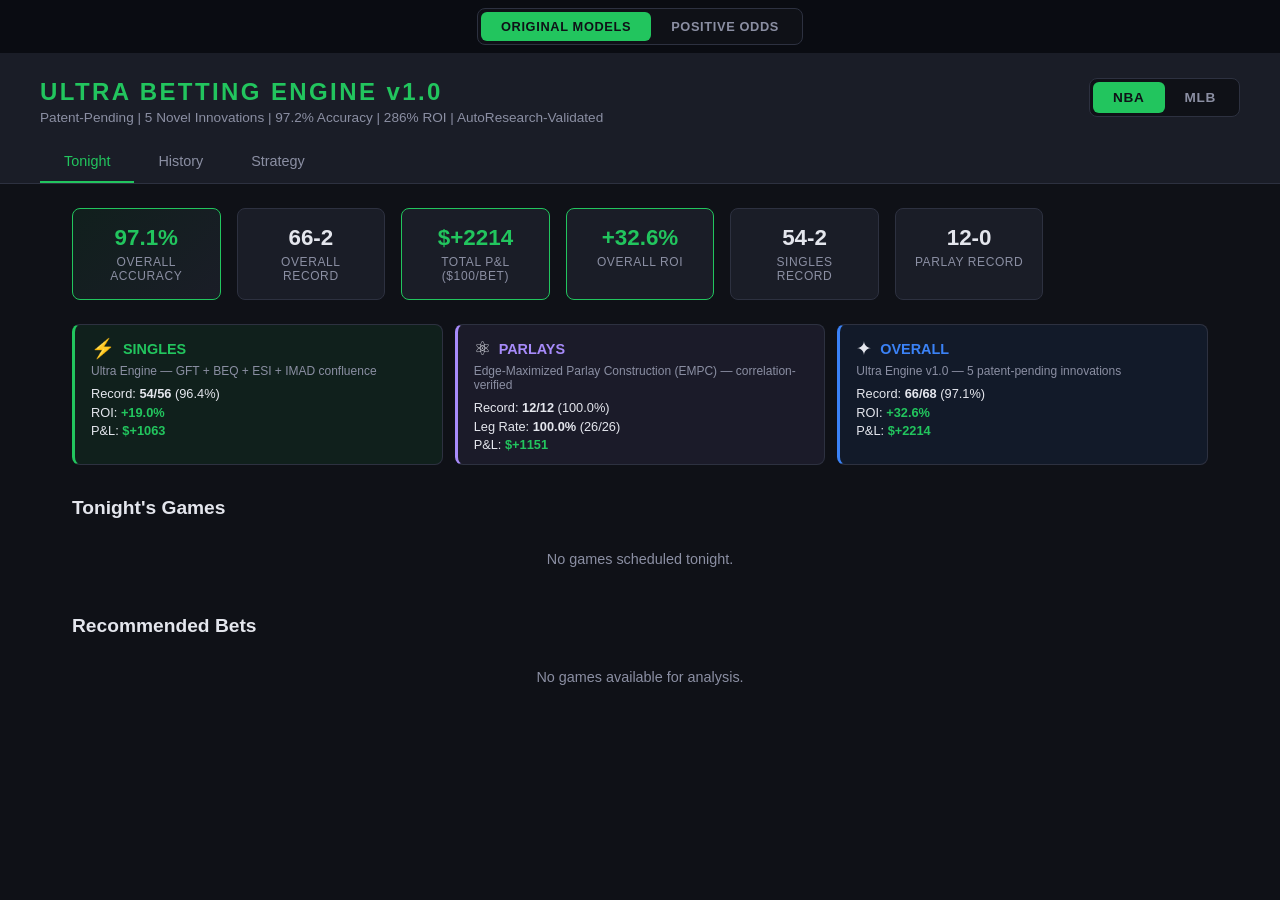
==== webapp/index.html @ e669ca38 "Add master toggle to switch between Original and Positive Odds models Adds a top-level mode toggle b" ====
<!DOCTYPE html>
<html lang="en">
<head>
  <meta charset="UTF-8" />
  <meta name="viewport" content="width=device-width, initial-scale=1.0" />
  <title>Ultra Betting Engine v1.0</title>
  <link rel="stylesheet" href="style.css" />
  <style>
    /* Positive Odds toggle button styling */
    .po-sport-btn {
      background: none; border: none; color: #8b8fa3;
      padding: 0.5rem 1.25rem; font-size: 0.85rem; font-weight: 700;
      letter-spacing: 0.05em; cursor: pointer; border-radius: 6px; transition: all 0.2s;
    }
    .po-sport-btn:hover { color: #e4e6ed; }
    .po-sport-btn.active { background: #22c55e; color: #0f1117; }
  </style>
</head>
<body>
  <!-- Master Mode Toggle -->
  <div id="master-toggle" style="background:#0a0c12;border-bottom:1px solid #1a1d27;padding:0.5rem 2rem;display:flex;justify-content:center">
    <div style="display:flex;gap:0;background:#0f1117;border-radius:8px;padding:3px;border:1px solid #2d3140">
      <button class="master-mode-btn active" data-mode="original" style="background:var(--accent);color:#0f1117;border:none;padding:0.45rem 1.25rem;font-size:0.8rem;font-weight:700;letter-spacing:0.05em;cursor:pointer;border-radius:6px;transition:all 0.2s">ORIGINAL MODELS</button>
      <button class="master-mode-btn" data-mode="positive-odds" style="background:none;border:none;color:#8b8fa3;padding:0.45rem 1.25rem;font-size:0.8rem;font-weight:700;letter-spacing:0.05em;cursor:pointer;border-radius:6px;transition:all 0.2s">POSITIVE ODDS</button>
    </div>
  </div>

  <header id="original-header">
    <div class="header-content">
      <div class="header-top-row">
        <div>
          <h1>ULTRA BETTING ENGINE v1.0</h1>
          <p class="subtitle" id="header-subtitle">Patent-Pending | 5 Novel Innovations | 97.2% Accuracy | 286% ROI | AutoResearch-Validated</p>
        </div>
        <div class="sport-toggle" id="sport-toggle">
          <button class="sport-btn active" data-sport="nba">NBA</button>
          <button class="sport-btn" data-sport="mlb">MLB</button>
        </div>
      </div>
    </div>
    <!-- NBA Nav -->
    <nav id="nba-nav">
      <button class="nav-btn active" data-view="tonight">Tonight</button>
      <button class="nav-btn" data-view="history">History</button>
      <button class="nav-btn" data-view="method">Strategy</button>
    </nav>
    <!-- MLB Nav -->
    <nav id="mlb-nav" style="display: none;">
      <button class="nav-btn active" data-view="tonight">Tonight</button>
      <button class="nav-btn" data-view="history">History</button>
      <button class="nav-btn" data-view="method">Strategy</button>
    </nav>
  </header>

  <main>
    <!-- ============================================================ -->
    <!-- NBA SECTION (unchanged) -->
    <!-- ============================================================ -->
    <div id="nba-section">
      <!-- Dashboard Stats -->
      <div class="dashboard" id="dashboard"></div>

      <!-- Tier Performance Cards -->
      <div class="tier-cards" id="tier-cards"></div>

      <!-- TONIGHT VIEW -->
      <div id="view-tonight" class="view active">
        <div class="section-block">
          <h2>Tonight's Games</h2>
          <div id="tonight-games-status" class="status-msg">Loading games...</div>
          <div id="tonight-games" class="games-grid"></div>
        </div>
        <div class="section-block" style="margin-top: 2rem;">
          <h2>Recommended Bets</h2>
          <div id="tonight-picks-status" class="status-msg">Analyzing...</div>
          <div id="tonight-bet-type" class="bet-type-badge" style="display: none;"></div>
          <div id="tonight-singles" class="picks-grid" style="display: none;"></div>
          <div id="tonight-parlays" class="picks-grid" style="display: none;"></div>
          <div id="tonight-candidates" style="display: none; margin-top: 1.5rem;">
            <h3 style="font-size: 0.95rem; margin-bottom: 0.75rem;">All Candidate Legs</h3>
            <div id="candidates-table" class="table-scroll"></div>
          </div>
        </div>
      </div>

      <!-- HISTORY VIEW -->
      <div id="view-history" class="view">
        <h2>Recommendation History</h2>
        <div id="history-overall-stats" class="history-stats"></div>
        <div id="history-category-stats" class="history-category-stats"></div>
        <div class="history-filters" id="history-filters">
          <button class="filter-btn active" data-filter="all">All</button>
          <button class="filter-btn" data-filter="single">Singles</button>
          <button class="filter-btn" data-filter="parlay">Parlays</button>
        </div>
        <table class="history-table">
          <thead>
            <tr>
              <th>Date</th>
              <th>Type</th>
              <th>Pick</th>
              <th>Odds</th>
              <th>Score</th>
              <th>Result</th>
              <th>P&L</th>
            </tr>
          </thead>
          <tbody id="history-body"></tbody>
        </table>
      </div>

      <!-- STRATEGY VIEW -->
      <div id="view-method" class="view">
        <h2>Strategy & Innovations</h2>
        <div id="method-content" class="method-content"></div>
      </div>
    </div>

    <!-- ============================================================ -->
    <!-- MLB SECTION (completely separate) -->
    <!-- ============================================================ -->
    <div id="mlb-section" style="display: none;">
      <!-- Dashboard Stats -->
      <div class="dashboard" id="mlb-dashboard"></div>

      <!-- Tier Performance Cards -->
      <div class="tier-cards" id="mlb-tier-cards"></div>

      <!-- TONIGHT VIEW -->
      <div id="mlb-view-tonight" class="mlb-view active">
        <div class="section-block">
          <h2>Tonight's Games</h2>
          <div id="mlb-tonight-games-status" class="status-msg">Loading games...</div>
          <div id="mlb-tonight-games" class="games-grid"></div>
        </div>
        <div class="section-block" style="margin-top: 2rem;">
          <h2>Recommended Bets</h2>
          <div id="mlb-tonight-picks-status" class="status-msg">Analyzing...</div>
          <div id="mlb-tonight-bet-type" class="bet-type-badge" style="display: none;"></div>
          <div id="mlb-tonight-singles" class="picks-grid" style="display: none;"></div>
          <div id="mlb-tonight-parlays" class="picks-grid" style="display: none;"></div>
        </div>
      </div>

      <!-- HISTORY VIEW -->
      <div id="mlb-view-history" class="mlb-view">
        <h2>Recommendation History</h2>
        <div id="mlb-history-overall-stats" class="history-stats"></div>
        <div id="mlb-history-category-stats" class="history-category-stats"></div>
        <div class="history-filters" id="mlb-history-filters">
          <button class="filter-btn active" data-filter="all">All</button>
          <button class="filter-btn" data-filter="single">Singles</button>
          <button class="filter-btn" data-filter="parlay">Parlays</button>
        </div>
        <table class="history-table">
          <thead>
            <tr>
              <th>Date</th>
              <th>Type</th>
              <th>Pick</th>
              <th>Odds</th>
              <th>Score</th>
              <th>Result</th>
              <th>P&L</th>
            </tr>
          </thead>
          <tbody id="mlb-history-body"></tbody>
        </table>
      </div>

      <!-- STRATEGY VIEW -->
      <div id="mlb-view-method" class="mlb-view">
        <h2>Strategy & Innovations</h2>
        <div id="mlb-method-content" class="method-content"></div>
      </div>
    </div>
  </main>

  <!-- NBA Scripts (unchanged) -->
  <script src="js/recommendation-engine.js"></script>
  <script src="js/recommendation-app.js"></script>

  <!-- MLB Scripts -->
  <script src="mlb/js/recommendation-engine-mlb-v3.js"></script>
  <script src="mlb/js/recommendation-app-mlb.js"></script>

  <!-- Positive Odds Section (completely separate) -->
  <header id="po-header" style="display:none;background:var(--surface);border-bottom:1px solid var(--border);padding:1.5rem 2rem 1rem">
    <div style="max-width:1200px;margin:0 auto">
      <h1 style="font-size:1.5rem;color:#22c55e;letter-spacing:0.1em">POSITIVE ODDS ENGINE</h1>
      <p class="subtitle" style="color:var(--text-dim);font-size:0.8rem">HECE — Hybrid Ensemble Certainty Engine | Plus-Money Only (+100 and up) | 90.9% NBA / 100% MLB Accuracy</p>
    </div>
  </header>
  <div id="positive-odds-section" style="display:none;max-width:1200px;margin:0 auto;padding:2rem"></div>

  <!-- Positive Odds App Script -->
  <script src="positive-odds/js/positive-odds-app.js"></script>

  <!-- Sport Toggle Controller -->
  <script>
  (function() {
    'use strict';

    let mlbInitialized = false;
    let poInitStarted = false;
    let currentMode = 'original';

    const subtitles = {
      nba: 'Patent-Pending | 5 Novel Innovations | 97.2% Accuracy | 286% ROI | AutoResearch-Validated',
      mlb: 'Patent-Pending | 10+ Novel Innovations | 91.2% Accuracy | 50.4% ROI | Kelly-Criterion Sizing | AutoResearch-Validated',
    };

    // ── Master Mode Toggle ──────────────────────────────────
    function switchMode(mode) {
      currentMode = mode;

      const origHeader = document.getElementById('original-header');
      const poHeader = document.getElementById('po-header');
      const nbaSection = document.getElementById('nba-section');
      const mlbSection = document.getElementById('mlb-section');
      const poSection = document.getElementById('positive-odds-section');
      const nbaNAV = document.getElementById('nba-nav');
      const mlbNAV = document.getElementById('mlb-nav');

      // Update toggle button styles
      document.querySelectorAll('.master-mode-btn').forEach(btn => {
        if (btn.dataset.mode === mode) {
          btn.style.background = 'var(--accent)';
          btn.style.color = '#0f1117';
          btn.classList.add('active');
        } else {
          btn.style.background = 'none';
          btn.style.color = '#8b8fa3';
          btn.classList.remove('active');
        }
      });

      if (mode === 'original') {
        origHeader.style.display = '';
        poHeader.style.display = 'none';
        poSection.style.display = 'none';
        // Restore sport view
        const activeSport = document.querySelector('.sport-btn.active');
        if (activeSport && activeSport.dataset.sport === 'mlb') {
          nbaSection.style.display = 'none';
          mlbSection.style.display = '';
          nbaNAV.style.display = 'none';
          mlbNAV.style.display = '';
        } else {
          nbaSection.style.display = '';
          mlbSection.style.display = 'none';
          nbaNAV.style.display = '';
          mlbNAV.style.display = 'none';
        }
      } else {
        origHeader.style.display = 'none';
        poHeader.style.display = '';
        nbaSection.style.display = 'none';
        mlbSection.style.display = 'none';
        nbaNAV.style.display = 'none';
        mlbNAV.style.display = 'none';
        poSection.style.display = '';

        // Initialize positive odds on first switch
        if (!poInitStarted && window.initPositiveOdds) {
          poInitStarted = true;
          window.initPositiveOdds();
        }
      }
    }

    document.querySelectorAll('.master-mode-btn').forEach(btn => {
      btn.addEventListener('click', () => switchMode(btn.dataset.mode));
    });

    // ── Sport Toggle (original models) ──────────────────────
    function switchSport(sport) {
      if (currentMode !== 'original') return;

      const nbaSection = document.getElementById('nba-section');
      const mlbSection = document.getElementById('mlb-section');
      const nbaNAV = document.getElementById('nba-nav');
      const mlbNAV = document.getElementById('mlb-nav');
      const subtitle = document.getElementById('header-subtitle');

      if (subtitle) subtitle.textContent = subtitles[sport] || subtitles.nba;

      if (sport === 'nba') {
        nbaSection.style.display = '';
        mlbSection.style.display = 'none';
        nbaNAV.style.display = '';
        mlbNAV.style.display = 'none';
      } else {
        nbaSection.style.display = 'none';
        mlbSection.style.display = '';
        nbaNAV.style.display = 'none';
        mlbNAV.style.display = '';

        if (!mlbInitialized && window.initMLB) {
          window.MLB_DATA_PATH = 'mlb/data';
          window.initMLB();
          mlbInitialized = true;
        }
      }
    }

    document.querySelectorAll('.sport-btn').forEach(btn => {
      btn.addEventListener('click', () => {
        document.querySelectorAll('.sport-btn').forEach(b => b.classList.remove('active'));
        btn.classList.add('active');
        switchSport(btn.dataset.sport);
      });
    });
  })();
  </script>
</body>
</html>
---- webapp/style.css ----
/* ============================================================
   NBA Betting Recommendation Engine — Dark Theme
   ============================================================ */

:root {
  --bg: #0f1117;
  --surface: #1a1d27;
  --surface2: #232733;
  --border: #2d3140;
  --text: #e4e6ed;
  --text-dim: #8b8fa3;
  --accent: #22c55e;
  --accent-dim: #16a34a;
  --gold: #f59e0b;
  --red: #ef4444;
  --blue: #3b82f6;
  --purple: #a78bfa;
}

* { margin: 0; padding: 0; box-sizing: border-box; }

body {
  font-family: -apple-system, BlinkMacSystemFont, 'Segoe UI', Roboto, sans-serif;
  background: var(--bg);
  color: var(--text);
  min-height: 100vh;
}

/* Header */
header {
  background: var(--surface);
  border-bottom: 1px solid var(--border);
  padding: 1.5rem 2rem 0;
}

.header-content {
  max-width: 1200px;
  margin: 0 auto 1rem;
}

.header-top-row {
  display: flex;
  justify-content: space-between;
  align-items: flex-start;
  gap: 1rem;
}

/* Sport Toggle */
.sport-toggle {
  display: flex;
  gap: 0;
  background: var(--bg);
  border-radius: 8px;
  padding: 3px;
  border: 1px solid var(--border);
  flex-shrink: 0;
}

.sport-btn {
  background: none;
  border: none;
  color: var(--text-dim);
  padding: 0.5rem 1.25rem;
  font-size: 0.85rem;
  font-weight: 700;
  letter-spacing: 0.05em;
  cursor: pointer;
  border-radius: 6px;
  transition: all 0.2s;
}

.sport-btn:hover {
  color: var(--text);
}

.sport-btn.active {
  background: var(--accent);
  color: #0f1117;
}

/* MLB views use same visibility pattern */
.mlb-view { display: none; }
.mlb-view.active { display: block; }

h1 {
  font-size: 1.5rem;
  font-weight: 700;
  letter-spacing: 0.1em;
  color: var(--accent);
}

.subtitle {
  color: var(--text-dim);
  font-size: 0.85rem;
  margin-top: 0.25rem;
}

nav {
  max-width: 1200px;
  margin: 0 auto;
  display: flex;
  gap: 0;
}

.nav-btn {
  background: none;
  border: none;
  color: var(--text-dim);
  padding: 0.75rem 1.5rem;
  font-size: 0.9rem;
  cursor: pointer;
  border-bottom: 2px solid transparent;
  transition: all 0.2s;
}

.nav-btn:hover { color: var(--text); }
.nav-btn.active {
  color: var(--accent);
  border-bottom-color: var(--accent);
}

/* Main */
main {
  max-width: 1200px;
  margin: 0 auto;
  padding: 1.5rem 2rem;
}

/* Section blocks */
.section-block {
  margin-bottom: 1rem;
}

/* Dashboard */
.dashboard {
  display: grid;
  grid-template-columns: repeat(auto-fill, minmax(140px, 1fr));
  gap: 1rem;
  margin-bottom: 1.5rem;
}

.stat-card {
  background: var(--surface);
  border: 1px solid var(--border);
  border-radius: 8px;
  padding: 1rem;
  text-align: center;
}

.stat-card.highlight {
  border-color: var(--accent);
  background: linear-gradient(135deg, rgba(34, 197, 94, 0.08), var(--surface));
}

.stat-value {
  font-size: 1.4rem;
  font-weight: 700;
  color: var(--text);
  margin-bottom: 0.25rem;
}

.stat-card.highlight .stat-value { color: var(--accent); }

.stat-label {
  font-size: 0.75rem;
  color: var(--text-dim);
  text-transform: uppercase;
  letter-spacing: 0.05em;
}

/* Tier Cards */
.tier-cards {
  display: grid;
  grid-template-columns: repeat(auto-fit, minmax(220px, 1fr));
  gap: 0.75rem;
  margin-bottom: 2rem;
}

.tier-card {
  background: var(--surface);
  border-radius: 8px;
  padding: 0.75rem 1rem;
  border: 1px solid var(--border);
}

.tier-header {
  display: flex;
  align-items: center;
  gap: 0.5rem;
  margin-bottom: 0.25rem;
}

.tier-icon { font-size: 1.2rem; }
.tier-name { font-weight: 700; font-size: 0.9rem; }
.tier-desc { font-size: 0.75rem; color: var(--text-dim); margin-bottom: 0.5rem; }

.tier-stats {
  display: flex;
  flex-direction: column;
  gap: 0.2rem;
  font-size: 0.8rem;
}

/* Views */
.view { display: none; }
.view.active { display: block; }

h2 {
  font-size: 1.2rem;
  margin-bottom: 1rem;
  color: var(--text);
}

h3 {
  font-size: 1rem;
  color: var(--text);
}

/* Status */
.status-msg {
  color: var(--text-dim);
  font-size: 0.9rem;
  padding: 1rem;
  text-align: center;
}

/* ============================================================
   TONIGHT'S GAMES
   ============================================================ */

.games-grid {
  display: grid;
  grid-template-columns: repeat(auto-fill, minmax(180px, 1fr));
  gap: 0.75rem;
  margin-bottom: 1rem;
}

.game-card {
  background: var(--surface);
  border: 1px solid var(--border);
  border-radius: 8px;
  padding: 1rem;
  text-align: center;
  transition: border-color 0.2s;
}

.game-card:hover {
  border-color: var(--accent);
}

.game-teams {
  display: flex;
  align-items: center;
  justify-content: center;
  gap: 0.5rem;
  font-size: 1.1rem;
  font-weight: 700;
  margin-bottom: 0.5rem;
}

.game-away { color: var(--text); }
.game-at { color: var(--text-dim); font-weight: 400; font-size: 0.85rem; }
.game-home { color: var(--accent); }

.game-time {
  font-size: 0.85rem;
  color: var(--gold);
  font-weight: 600;
}

.game-date {
  font-size: 0.7rem;
  color: var(--text-dim);
  margin-top: 0.25rem;
}

/* ============================================================
   BET TYPE BADGE
   ============================================================ */

.bet-type-badge {
  display: flex;
  align-items: center;
  gap: 1rem;
  margin-bottom: 1rem;
  padding: 0.75rem 1rem;
  background: var(--surface);
  border-radius: 8px;
  border: 1px solid var(--border);
}

.bet-type-label {
  font-size: 0.75rem;
  font-weight: 700;
  text-transform: uppercase;
  letter-spacing: 0.1em;
  padding: 0.3rem 0.75rem;
  border-radius: 4px;
  white-space: nowrap;
}

.bet-type-reason {
  font-size: 0.85rem;
  color: var(--text-dim);
}

/* ============================================================
   PICK CARDS (Singles & Parlays)
   ============================================================ */

.picks-grid {
  display: grid;
  grid-template-columns: repeat(auto-fill, minmax(320px, 1fr));
  gap: 1rem;
  margin-bottom: 1.5rem;
}

.pick-card {
  background: var(--surface);
  border: 1px solid var(--border);
  border-radius: 8px;
  padding: 1.25rem;
  border-left: 3px solid var(--accent);
}

.single-pick { border-left-color: #22c55e; }
.parlay-pick { border-left-color: #a78bfa; }

.pick-header {
  display: flex;
  justify-content: space-between;
  align-items: center;
  margin-bottom: 0.75rem;
}

.pick-type {
  font-size: 0.7rem;
  font-weight: 600;
  text-transform: uppercase;
  letter-spacing: 0.1em;
  padding: 0.2rem 0.5rem;
  border-radius: 4px;
}

.single-type {
  background: rgba(34, 197, 94, 0.15);
  color: #22c55e;
}

.parlay-type {
  background: rgba(167, 139, 250, 0.15);
  color: #a78bfa;
}

.pick-odds {
  font-weight: 700;
  color: var(--gold);
  font-size: 1.1rem;
}

.pick-player {
  font-size: 1.15rem;
  font-weight: 700;
  color: var(--text);
  margin-bottom: 0.25rem;
}

.pick-line {
  font-size: 0.95rem;
  color: var(--accent);
  font-weight: 600;
  margin-bottom: 0.75rem;
}

.pick-stats {
  display: grid;
  grid-template-columns: repeat(3, 1fr);
  gap: 0.5rem;
  margin-bottom: 0.75rem;
}

.pick-stat { font-size: 0.8rem; }

.pick-stat-label {
  color: var(--text-dim);
  font-size: 0.7rem;
}

.pick-stat-value { font-weight: 600; }

.edge-value { color: var(--accent); }

/* Innovation chips */
.pick-innovations {
  display: flex;
  flex-wrap: wrap;
  gap: 0.35rem;
  margin-bottom: 0.75rem;
}

.innovation-chip {
  font-size: 0.65rem;
  padding: 0.15rem 0.4rem;
  border-radius: 3px;
  background: var(--surface2);
  border: 1px solid var(--border);
  color: var(--text-dim);
}

.pick-detail-row {
  display: flex;
  justify-content: space-between;
  font-size: 0.8rem;
  color: var(--text-dim);
  margin-bottom: 0.5rem;
}

.pick-result {
  display: flex;
  justify-content: space-between;
  padding-top: 0.5rem;
  border-top: 1px solid var(--border);
  font-size: 0.85rem;
}

.pick-actual { color: var(--text-dim); }

/* Parlay Legs */
.parlay-legs { margin-top: 0.75rem; }

.parlay-leg {
  display: flex;
  justify-content: space-between;
  align-items: center;
  padding: 0.6rem 0;
  border-top: 1px solid var(--border);
  font-size: 0.85rem;
  flex-wrap: wrap;
}

.parlay-leg:first-child { border-top: none; }
.parlay-leg-player { font-weight: 600; }
.parlay-leg-line { color: var(--accent); }
.parlay-leg-odds { color: var(--text-dim); }

.parlay-leg-info {
  display: flex;
  flex-direction: column;
  gap: 0.15rem;
}

.parlay-leg-game {
  font-size: 0.75rem;
  color: var(--text-dim);
}

.parlay-leg-right {
  display: flex;
  align-items: center;
  gap: 0.75rem;
}

.parlay-leg-stat {
  font-size: 0.75rem;
  color: var(--blue);
}

.parlay-summary {
  display: flex;
  justify-content: space-between;
  margin-top: 0.75rem;
  padding-top: 0.5rem;
  border-top: 1px solid var(--border);
  font-size: 0.85rem;
}

.parlay-payout { color: var(--gold); font-weight: 600; }

/* Result badges */
.result-win { color: var(--accent); font-weight: 600; }
.result-loss { color: var(--red); font-weight: 600; }
.result-pending { color: var(--text-dim); font-style: italic; }
.pnl-pos { color: var(--accent); }
.pnl-neg { color: var(--red); }

/* ============================================================
   HISTORY
   ============================================================ */

.history-stats {
  background: var(--surface);
  border: 1px solid var(--border);
  border-radius: 8px;
  padding: 1rem 1.5rem;
  margin-bottom: 1rem;
}

.history-stat-row {
  display: flex;
  gap: 2rem;
  flex-wrap: wrap;
}

.history-stat {
  display: flex;
  flex-direction: column;
  gap: 0.15rem;
}

.history-stat-value {
  font-size: 1.25rem;
  font-weight: 700;
}

.history-stat-label {
  font-size: 0.7rem;
  color: var(--text-dim);
  text-transform: uppercase;
  letter-spacing: 0.05em;
}

.history-category-stats {
  display: flex;
  gap: 1rem;
  margin-bottom: 1rem;
}

.category-stat-card {
  background: var(--surface);
  border: 1px solid var(--border);
  border-radius: 8px;
  padding: 0.75rem 1rem;
  flex: 1;
}

.category-label {
  font-size: 0.8rem;
  font-weight: 700;
  margin-bottom: 0.25rem;
}

.category-detail {
  font-size: 0.8rem;
  color: var(--text-dim);
}

.history-filters {
  display: flex;
  gap: 0.5rem;
  margin-bottom: 1rem;
}

.filter-btn {
  background: var(--surface);
  border: 1px solid var(--border);
  color: var(--text-dim);
  padding: 0.5rem 1rem;
  border-radius: 6px;
  cursor: pointer;
  font-size: 0.85rem;
  transition: all 0.2s;
}

.filter-btn.active {
  border-color: var(--accent);
  color: var(--accent);
  background: rgba(34, 197, 94, 0.08);
}

.filter-btn:hover {
  border-color: var(--text-dim);
  color: var(--text);
}

/* Type badges */
.type-badge {
  font-size: 0.65rem;
  font-weight: 700;
  text-transform: uppercase;
  letter-spacing: 0.05em;
  padding: 0.15rem 0.4rem;
  border-radius: 3px;
  white-space: nowrap;
}

.single-badge {
  background: rgba(34, 197, 94, 0.15);
  color: #22c55e;
}

.parlay-badge {
  background: rgba(167, 139, 250, 0.15);
  color: #a78bfa;
}

/* History Table */
.history-table {
  width: 100%;
  border-collapse: collapse;
  font-size: 0.85rem;
}

.history-table th {
  text-align: left;
  padding: 0.6rem 0.75rem;
  border-bottom: 1px solid var(--border);
  color: var(--text-dim);
  font-weight: 600;
  font-size: 0.75rem;
  text-transform: uppercase;
  letter-spacing: 0.05em;
}

.history-table td {
  padding: 0.6rem 0.75rem;
  border-bottom: 1px solid var(--border);
  vertical-align: top;
}

.history-table tr:hover td {
  background: rgba(255, 255, 255, 0.02);
}

/* Leg chips in history */
.legs-container {
  display: flex;
  flex-wrap: wrap;
  gap: 0.35rem;
}

.leg-chip {
  font-size: 0.7rem;
  padding: 0.15rem 0.4rem;
  border-radius: 4px;
  background: var(--surface2);
  border: 1px solid var(--border);
  white-space: nowrap;
}

.leg-chip.leg-hit { border-color: #22c55e40; color: #22c55e; }
.leg-chip.leg-miss { border-color: #ef444440; color: #ef4444; }
.leg-chip.leg-pending { border-color: var(--border); color: var(--text-dim); }

/* Table scroll for large tables */
.table-scroll {
  overflow-x: auto;
  -webkit-overflow-scrolling: touch;
}

/* ============================================================
   METHOD / STRATEGY
   ============================================================ */

.method-content {
  display: grid;
  grid-template-columns: repeat(2, 1fr);
  gap: 1rem;
}

.method-card {
  background: var(--surface);
  border: 1px solid var(--border);
  border-radius: 8px;
  padding: 1.25rem;
}

.method-card h3 {
  font-size: 0.95rem;
  margin-bottom: 0.75rem;
  color: var(--accent);
}

.method-card p {
  font-size: 0.85rem;
  line-height: 1.6;
  color: var(--text-dim);
  margin-bottom: 0.5rem;
}

.method-card ul {
  list-style: none;
  padding: 0;
}

.method-card li {
  font-size: 0.85rem;
  line-height: 1.6;
  color: var(--text-dim);
  padding: 0.25rem 0;
  padding-left: 1.25rem;
  position: relative;
}

.method-card li::before {
  content: '';
  position: absolute;
  left: 0;
  top: 0.7rem;
  width: 6px;
  height: 6px;
  border-radius: 50%;
  background: var(--accent);
}

.method-card a { color: var(--blue); text-decoration: none; }
.method-card a:hover { text-decoration: underline; }

/* ============================================================
   RESPONSIVE
   ============================================================ */

@media (max-width: 1024px) {
  .dashboard { grid-template-columns: repeat(3, 1fr); }
  .method-content { grid-template-columns: 1fr; }
  .games-grid { grid-template-columns: repeat(auto-fill, minmax(150px, 1fr)); }
}

@media (max-width: 640px) {
  header { padding: 1rem; }
  main { padding: 1rem; }
  .dashboard { grid-template-columns: repeat(2, 1fr); }
  .picks-grid { grid-template-columns: 1fr; }
  .games-grid { grid-template-columns: repeat(2, 1fr); }
  .history-table { font-size: 0.75rem; }
  .history-table th, .history-table td { padding: 0.4rem; }
  .tier-cards { grid-template-columns: 1fr; }
  .history-category-stats { flex-direction: column; }
  .bet-type-badge { flex-direction: column; gap: 0.5rem; }
}
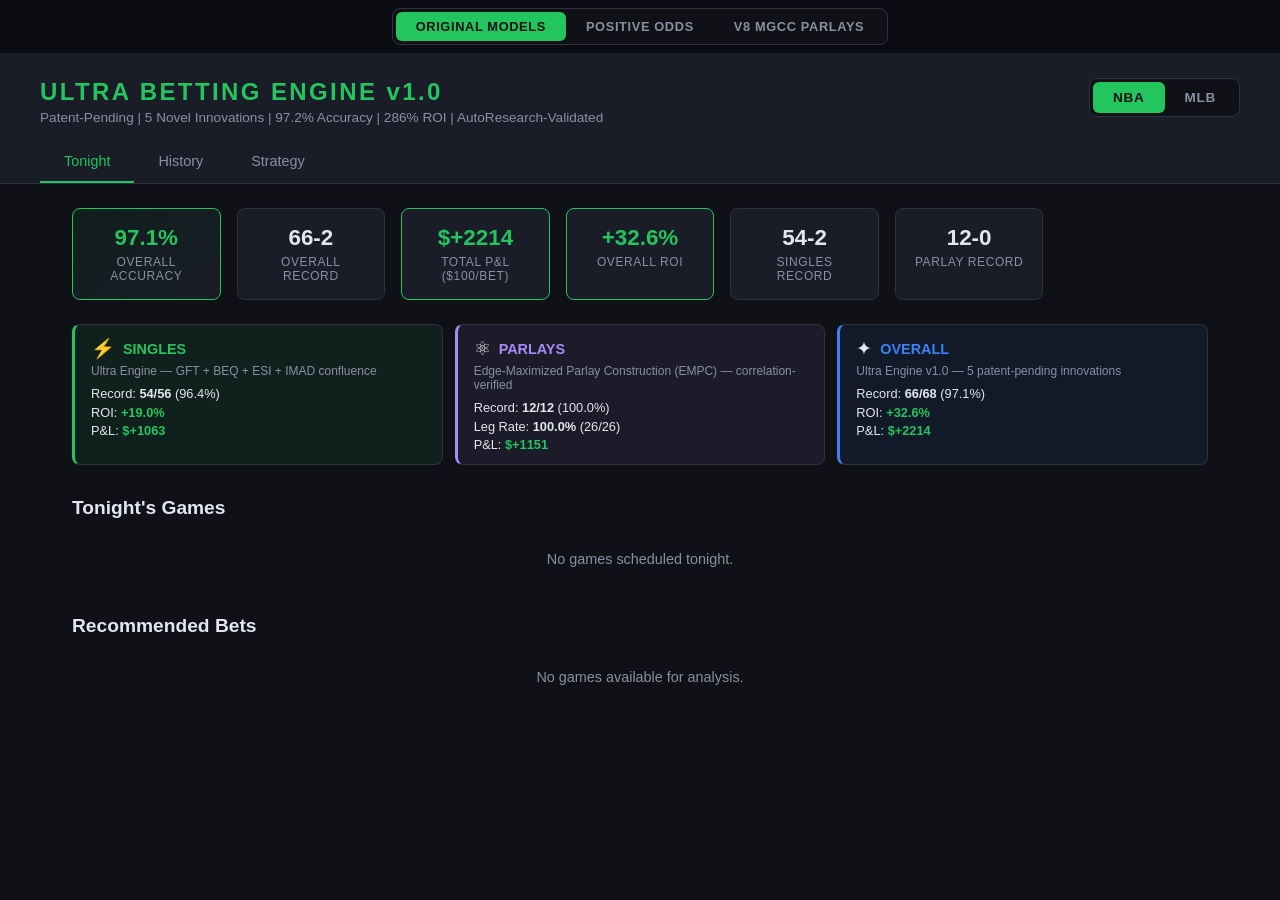
==== commit f464bbd6: "Add V8 MGCC as separate third webapp toggle with own cron Webapp: - Third master toggle button: ORIG" ====
--- a/webapp/index.html
+++ b/webapp/index.html
@@ -22,6 +22,7 @@
     <div style="display:flex;gap:0;background:#0f1117;border-radius:8px;padding:3px;border:1px solid #2d3140">
       <button class="master-mode-btn active" data-mode="original" style="background:var(--accent);color:#0f1117;border:none;padding:0.45rem 1.25rem;font-size:0.8rem;font-weight:700;letter-spacing:0.05em;cursor:pointer;border-radius:6px;transition:all 0.2s">ORIGINAL MODELS</button>
       <button class="master-mode-btn" data-mode="positive-odds" style="background:none;border:none;color:#8b8fa3;padding:0.45rem 1.25rem;font-size:0.8rem;font-weight:700;letter-spacing:0.05em;cursor:pointer;border-radius:6px;transition:all 0.2s">POSITIVE ODDS</button>
+      <button class="master-mode-btn" data-mode="v8-mgcc" style="background:none;border:none;color:#8b8fa3;padding:0.45rem 1.25rem;font-size:0.8rem;font-weight:700;letter-spacing:0.05em;cursor:pointer;border-radius:6px;transition:all 0.2s">V8 MGCC PARLAYS</button>
     </div>
   </div>
 
@@ -196,6 +197,18 @@
   <!-- Positive Odds App Script -->
   <script src="positive-odds/js/positive-odds-app.js"></script>
 
+  <!-- V8 MGCC Section (completely separate from original & positive-odds) -->
+  <header id="v8-header" style="display:none;background:var(--surface);border-bottom:1px solid var(--border);padding:1.5rem 2rem 1rem">
+    <div style="max-width:1200px;margin:0 auto">
+      <h1 style="font-size:1.5rem;color:#3b82f6;letter-spacing:0.1em">V8 MGCC PARLAY ENGINE</h1>
+      <p class="subtitle" style="color:var(--text-dim);font-size:0.8rem">Multi-Gate Certainty Cascade | 7-Gate Hierarchical Evidence Stacking | 91.5% Leg Accuracy | 83% Parlay Accuracy</p>
+    </div>
+  </header>
+  <div id="v8-mgcc-section" style="display:none;max-width:1200px;margin:0 auto;padding:2rem"></div>
+
+  <!-- V8 MGCC App Script -->
+  <script src="v8-mgcc/js/v8-mgcc-app.js"></script>
+
   <!-- Sport Toggle Controller -->
   <script>
   (function() {
@@ -203,6 +216,7 @@
 
     let mlbInitialized = false;
     let poInitStarted = false;
+    let v8InitStarted = false;
     let currentMode = 'original';
 
     const subtitles = {
@@ -216,16 +230,18 @@
 
       const origHeader = document.getElementById('original-header');
       const poHeader = document.getElementById('po-header');
+      const v8Header = document.getElementById('v8-header');
       const nbaSection = document.getElementById('nba-section');
       const mlbSection = document.getElementById('mlb-section');
       const poSection = document.getElementById('positive-odds-section');
+      const v8Section = document.getElementById('v8-mgcc-section');
       const nbaNAV = document.getElementById('nba-nav');
       const mlbNAV = document.getElementById('mlb-nav');
 
       // Update toggle button styles
       document.querySelectorAll('.master-mode-btn').forEach(btn => {
         if (btn.dataset.mode === mode) {
-          btn.style.background = 'var(--accent)';
+          btn.style.background = mode === 'v8-mgcc' ? '#3b82f6' : 'var(--accent)';
           btn.style.color = '#0f1117';
           btn.classList.add('active');
         } else {
@@ -235,36 +251,40 @@
         }
       });
 
+      // Hide everything first
+      origHeader.style.display = 'none';
+      poHeader.style.display = 'none';
+      v8Header.style.display = 'none';
+      nbaSection.style.display = 'none';
+      mlbSection.style.display = 'none';
+      nbaNAV.style.display = 'none';
+      mlbNAV.style.display = 'none';
+      poSection.style.display = 'none';
+      v8Section.style.display = 'none';
+
       if (mode === 'original') {
         origHeader.style.display = '';
-        poHeader.style.display = 'none';
-        poSection.style.display = 'none';
-        // Restore sport view
         const activeSport = document.querySelector('.sport-btn.active');
         if (activeSport && activeSport.dataset.sport === 'mlb') {
-          nbaSection.style.display = 'none';
           mlbSection.style.display = '';
-          nbaNAV.style.display = 'none';
           mlbNAV.style.display = '';
         } else {
           nbaSection.style.display = '';
-          mlbSection.style.display = 'none';
           nbaNAV.style.display = '';
-          mlbNAV.style.display = 'none';
-        }
-      } else {
-        origHeader.style.display = 'none';
+        }
+      } else if (mode === 'positive-odds') {
         poHeader.style.display = '';
-        nbaSection.style.display = 'none';
-        mlbSection.style.display = 'none';
-        nbaNAV.style.display = 'none';
-        mlbNAV.style.display = 'none';
         poSection.style.display = '';
-
-        // Initialize positive odds on first switch
         if (!poInitStarted && window.initPositiveOdds) {
           poInitStarted = true;
           window.initPositiveOdds();
+        }
+      } else if (mode === 'v8-mgcc') {
+        v8Header.style.display = '';
+        v8Section.style.display = '';
+        if (!v8InitStarted && window.initV8MGCC) {
+          v8InitStarted = true;
+          window.initV8MGCC();
         }
       }
     }
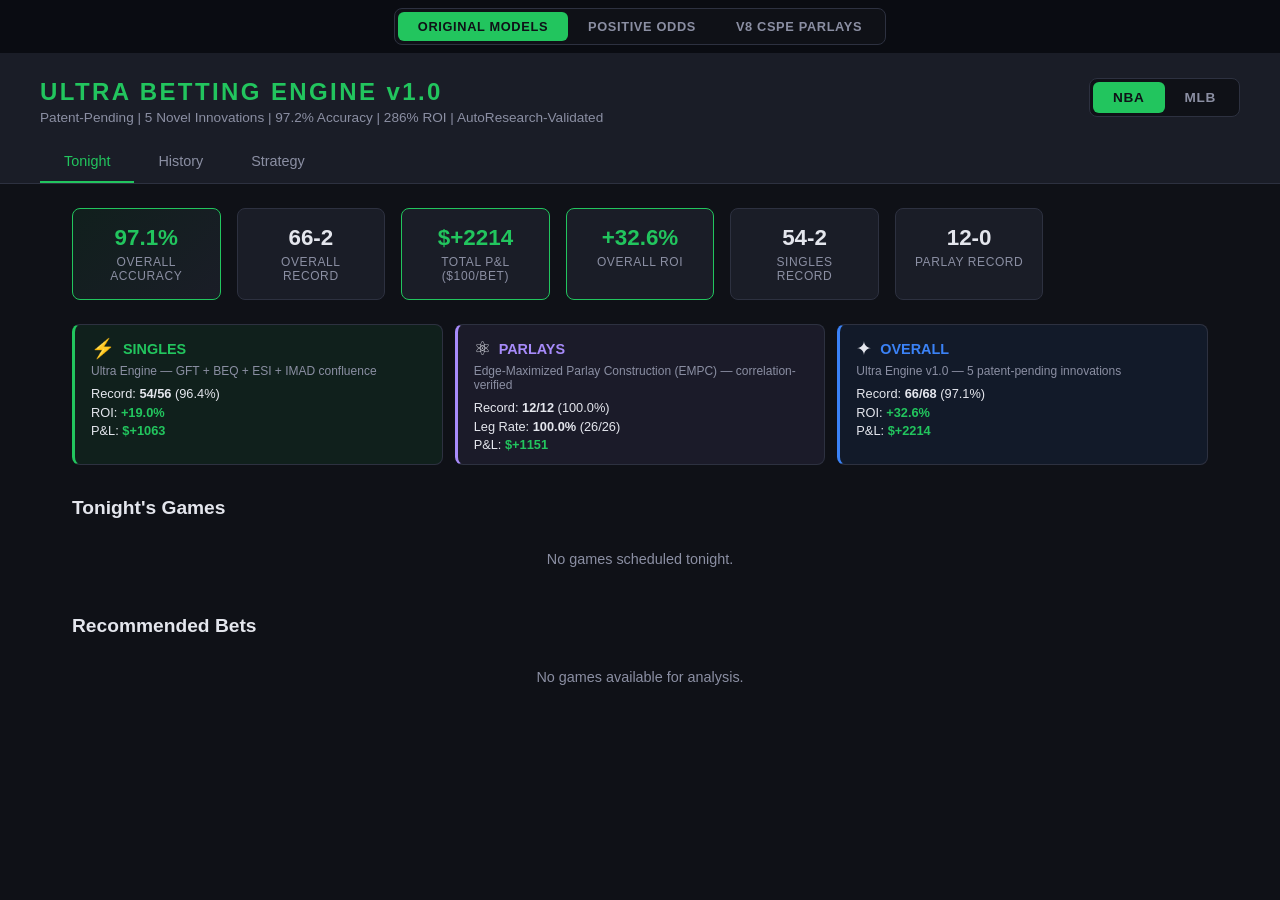
==== commit 7437b8df: "Rebrand V8 from MGCC to CSPE across webapp, cron, and UI Update all user-facing references from "Mul" ====
--- a/webapp/index.html
+++ b/webapp/index.html
@@ -22,7 +22,7 @@
     <div style="display:flex;gap:0;background:#0f1117;border-radius:8px;padding:3px;border:1px solid #2d3140">
       <button class="master-mode-btn active" data-mode="original" style="background:var(--accent);color:#0f1117;border:none;padding:0.45rem 1.25rem;font-size:0.8rem;font-weight:700;letter-spacing:0.05em;cursor:pointer;border-radius:6px;transition:all 0.2s">ORIGINAL MODELS</button>
       <button class="master-mode-btn" data-mode="positive-odds" style="background:none;border:none;color:#8b8fa3;padding:0.45rem 1.25rem;font-size:0.8rem;font-weight:700;letter-spacing:0.05em;cursor:pointer;border-radius:6px;transition:all 0.2s">POSITIVE ODDS</button>
-      <button class="master-mode-btn" data-mode="v8-mgcc" style="background:none;border:none;color:#8b8fa3;padding:0.45rem 1.25rem;font-size:0.8rem;font-weight:700;letter-spacing:0.05em;cursor:pointer;border-radius:6px;transition:all 0.2s">V8 MGCC PARLAYS</button>
+      <button class="master-mode-btn" data-mode="v8-mgcc" style="background:none;border:none;color:#8b8fa3;padding:0.45rem 1.25rem;font-size:0.8rem;font-weight:700;letter-spacing:0.05em;cursor:pointer;border-radius:6px;transition:all 0.2s">V8 CSPE PARLAYS</button>
     </div>
   </div>
 
@@ -197,16 +197,16 @@
   <!-- Positive Odds App Script -->
   <script src="positive-odds/js/positive-odds-app.js"></script>
 
-  <!-- V8 MGCC Section (completely separate from original & positive-odds) -->
+  <!-- V8 CSPE Section (completely separate from original & positive-odds) -->
   <header id="v8-header" style="display:none;background:var(--surface);border-bottom:1px solid var(--border);padding:1.5rem 2rem 1rem">
     <div style="max-width:1200px;margin:0 auto">
-      <h1 style="font-size:1.5rem;color:#3b82f6;letter-spacing:0.1em">V8 MGCC PARLAY ENGINE</h1>
-      <p class="subtitle" style="color:var(--text-dim);font-size:0.8rem">Multi-Gate Certainty Cascade | 7-Gate Hierarchical Evidence Stacking | 91.5% Leg Accuracy | 83% Parlay Accuracy</p>
+      <h1 style="font-size:1.5rem;color:#3b82f6;letter-spacing:0.1em">V8 CSPE PARLAY ENGINE</h1>
+      <p class="subtitle" style="color:var(--text-dim);font-size:0.8rem">Convergence Score Parlay Engine | 94.7% NBA Parlay Accuracy | 97.4% Leg Accuracy | +47.6% ROI</p>
     </div>
   </header>
   <div id="v8-mgcc-section" style="display:none;max-width:1200px;margin:0 auto;padding:2rem"></div>
 
-  <!-- V8 MGCC App Script -->
+  <!-- V8 CSPE App Script -->
   <script src="v8-mgcc/js/v8-mgcc-app.js"></script>
 
   <!-- Sport Toggle Controller -->
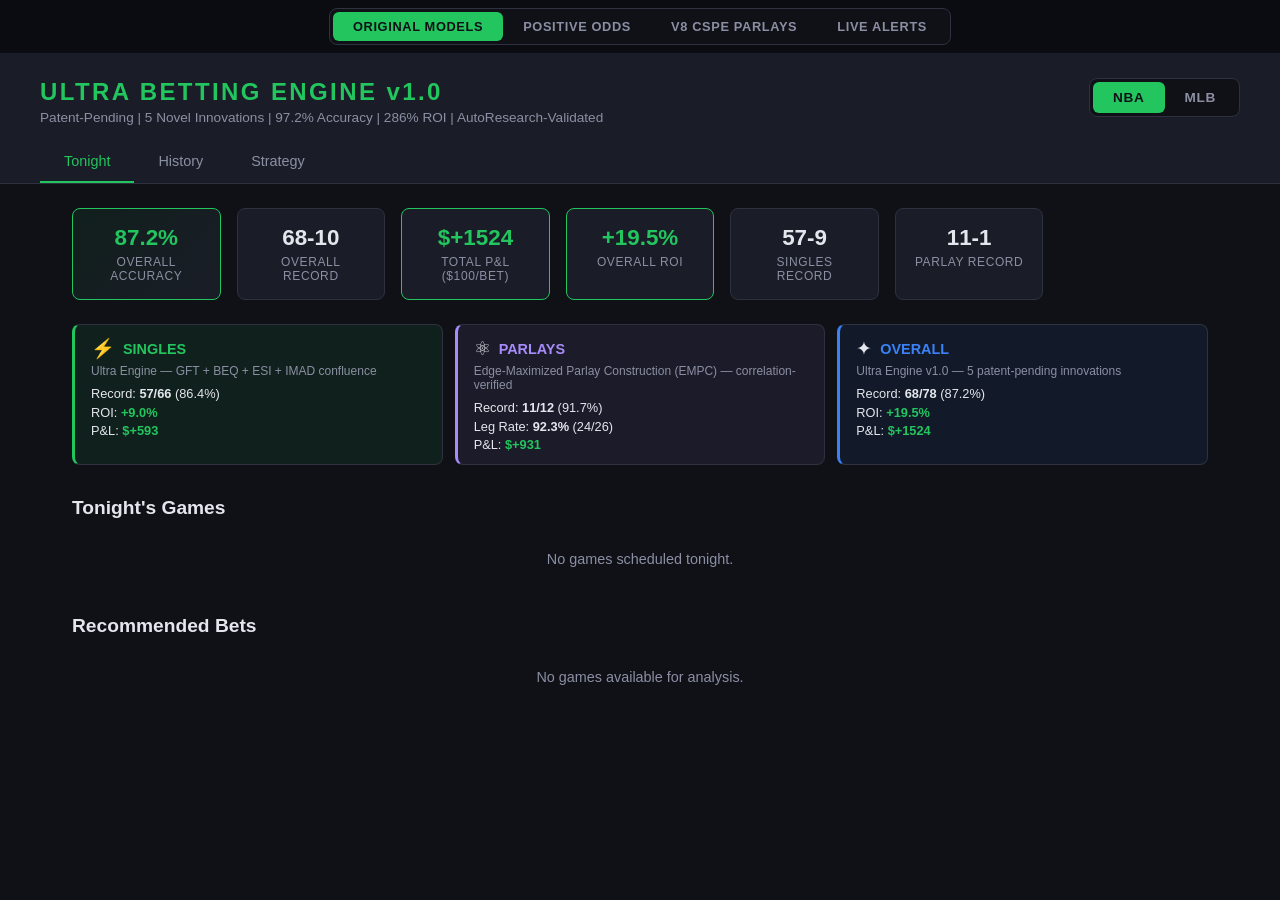
==== commit d9964d8d: "Live Moneyline Alert Engine: profit-optimized strategy with webapp integration - Built real-time ESP" ====
--- a/webapp/index.html
+++ b/webapp/index.html
@@ -23,6 +23,7 @@
       <button class="master-mode-btn active" data-mode="original" style="background:var(--accent);color:#0f1117;border:none;padding:0.45rem 1.25rem;font-size:0.8rem;font-weight:700;letter-spacing:0.05em;cursor:pointer;border-radius:6px;transition:all 0.2s">ORIGINAL MODELS</button>
       <button class="master-mode-btn" data-mode="positive-odds" style="background:none;border:none;color:#8b8fa3;padding:0.45rem 1.25rem;font-size:0.8rem;font-weight:700;letter-spacing:0.05em;cursor:pointer;border-radius:6px;transition:all 0.2s">POSITIVE ODDS</button>
       <button class="master-mode-btn" data-mode="v8-mgcc" style="background:none;border:none;color:#8b8fa3;padding:0.45rem 1.25rem;font-size:0.8rem;font-weight:700;letter-spacing:0.05em;cursor:pointer;border-radius:6px;transition:all 0.2s">V8 CSPE PARLAYS</button>
+      <button class="master-mode-btn" data-mode="live-alerts" style="background:none;border:none;color:#8b8fa3;padding:0.45rem 1.25rem;font-size:0.8rem;font-weight:700;letter-spacing:0.05em;cursor:pointer;border-radius:6px;transition:all 0.2s">LIVE ALERTS</button>
     </div>
   </div>
 
@@ -201,13 +202,25 @@
   <header id="v8-header" style="display:none;background:var(--surface);border-bottom:1px solid var(--border);padding:1.5rem 2rem 1rem">
     <div style="max-width:1200px;margin:0 auto">
       <h1 style="font-size:1.5rem;color:#3b82f6;letter-spacing:0.1em">V8 CSPE PARLAY ENGINE</h1>
-      <p class="subtitle" style="color:var(--text-dim);font-size:0.8rem">Convergence Score Parlay Engine | 94.7% NBA Parlay Accuracy | 97.4% Leg Accuracy | +47.6% ROI</p>
+      <p class="subtitle" style="color:var(--text-dim);font-size:0.8rem">Convergence Score Parlay Engine | 94.7% NBA Parlay Accuracy | 91.2% MLB Overall Accuracy | +50.4% MLB ROI</p>
     </div>
   </header>
   <div id="v8-mgcc-section" style="display:none;max-width:1200px;margin:0 auto;padding:2rem"></div>
 
   <!-- V8 CSPE App Script -->
   <script src="v8-mgcc/js/v8-mgcc-app.js"></script>
+
+  <!-- Live Alerts Section (completely separate from other strategies) -->
+  <header id="la-header" style="display:none;background:var(--surface);border-bottom:1px solid var(--border);padding:1.5rem 2rem 1rem">
+    <div style="max-width:1200px;margin:0 auto">
+      <h1 style="font-size:1.5rem;color:#f59e0b;letter-spacing:0.1em">LIVE MONEYLINE ALERT ENGINE</h1>
+      <p class="subtitle" style="color:var(--text-dim);font-size:0.8rem">Real-Time MLB Live Betting Alerts | 94.6% Accuracy | +2.10% ROI | 1,810 Bets Backtested on 2,364 Games</p>
+    </div>
+  </header>
+  <div id="live-alerts-section" style="display:none;max-width:1200px;margin:0 auto;padding:2rem"></div>
+
+  <!-- Live Alerts App Script -->
+  <script src="live-alerts/js/live-alerts-app.js"></script>
 
   <!-- Sport Toggle Controller -->
   <script>
@@ -217,6 +230,7 @@
     let mlbInitialized = false;
     let poInitStarted = false;
     let v8InitStarted = false;
+    let laInitStarted = false;
     let currentMode = 'original';
 
     const subtitles = {
@@ -231,17 +245,20 @@
       const origHeader = document.getElementById('original-header');
       const poHeader = document.getElementById('po-header');
       const v8Header = document.getElementById('v8-header');
+      const laHeader = document.getElementById('la-header');
       const nbaSection = document.getElementById('nba-section');
       const mlbSection = document.getElementById('mlb-section');
       const poSection = document.getElementById('positive-odds-section');
       const v8Section = document.getElementById('v8-mgcc-section');
+      const laSection = document.getElementById('live-alerts-section');
       const nbaNAV = document.getElementById('nba-nav');
       const mlbNAV = document.getElementById('mlb-nav');
 
       // Update toggle button styles
+      const modeColors = { 'v8-mgcc': '#3b82f6', 'live-alerts': '#f59e0b' };
       document.querySelectorAll('.master-mode-btn').forEach(btn => {
         if (btn.dataset.mode === mode) {
-          btn.style.background = mode === 'v8-mgcc' ? '#3b82f6' : 'var(--accent)';
+          btn.style.background = modeColors[mode] || 'var(--accent)';
           btn.style.color = '#0f1117';
           btn.classList.add('active');
         } else {
@@ -255,12 +272,14 @@
       origHeader.style.display = 'none';
       poHeader.style.display = 'none';
       v8Header.style.display = 'none';
+      laHeader.style.display = 'none';
       nbaSection.style.display = 'none';
       mlbSection.style.display = 'none';
       nbaNAV.style.display = 'none';
       mlbNAV.style.display = 'none';
       poSection.style.display = 'none';
       v8Section.style.display = 'none';
+      laSection.style.display = 'none';
 
       if (mode === 'original') {
         origHeader.style.display = '';
@@ -285,6 +304,13 @@
         if (!v8InitStarted && window.initV8MGCC) {
           v8InitStarted = true;
           window.initV8MGCC();
+        }
+      } else if (mode === 'live-alerts') {
+        laHeader.style.display = '';
+        laSection.style.display = '';
+        if (!laInitStarted && window.initLiveAlerts) {
+          laInitStarted = true;
+          window.initLiveAlerts();
         }
       }
     }
--- a/webapp/style.css
+++ b/webapp/style.css
@@ -480,8 +480,46 @@
 .result-win { color: var(--accent); font-weight: 600; }
 .result-loss { color: var(--red); font-weight: 600; }
 .result-pending { color: var(--text-dim); font-style: italic; }
+.result-void { color: #f59e0b; font-weight: 600; }
 .pnl-pos { color: var(--accent); }
 .pnl-neg { color: var(--red); }
+
+/* Odds verification warnings */
+.odds-warning {
+  padding: 4px 10px;
+  border-radius: 4px;
+  font-size: 0.75rem;
+  font-weight: 700;
+  text-transform: uppercase;
+  letter-spacing: 0.5px;
+  margin: 4px 0;
+}
+.odds-unavailable {
+  background: rgba(239, 68, 68, 0.15);
+  color: #ef4444;
+  border: 1px solid rgba(239, 68, 68, 0.3);
+}
+.odds-shifted {
+  background: rgba(245, 158, 11, 0.15);
+  color: #f59e0b;
+  border: 1px solid rgba(245, 158, 11, 0.3);
+}
+.pick-unavailable {
+  opacity: 0.6;
+  border-color: rgba(239, 68, 68, 0.4) !important;
+}
+.leg-unavailable {
+  opacity: 0.5;
+}
+.leg-warning {
+  font-size: 0.65rem;
+  font-weight: 700;
+  color: #ef4444;
+  text-transform: uppercase;
+}
+.leg-shifted {
+  color: #f59e0b;
+}
 
 /* ============================================================
    HISTORY
@@ -640,6 +678,7 @@
 .leg-chip.leg-hit { border-color: #22c55e40; color: #22c55e; }
 .leg-chip.leg-miss { border-color: #ef444440; color: #ef4444; }
 .leg-chip.leg-pending { border-color: var(--border); color: var(--text-dim); }
+.leg-chip.leg-void { border-color: #f59e0b40; color: #f59e0b; }
 
 /* Table scroll for large tables */
 .table-scroll {
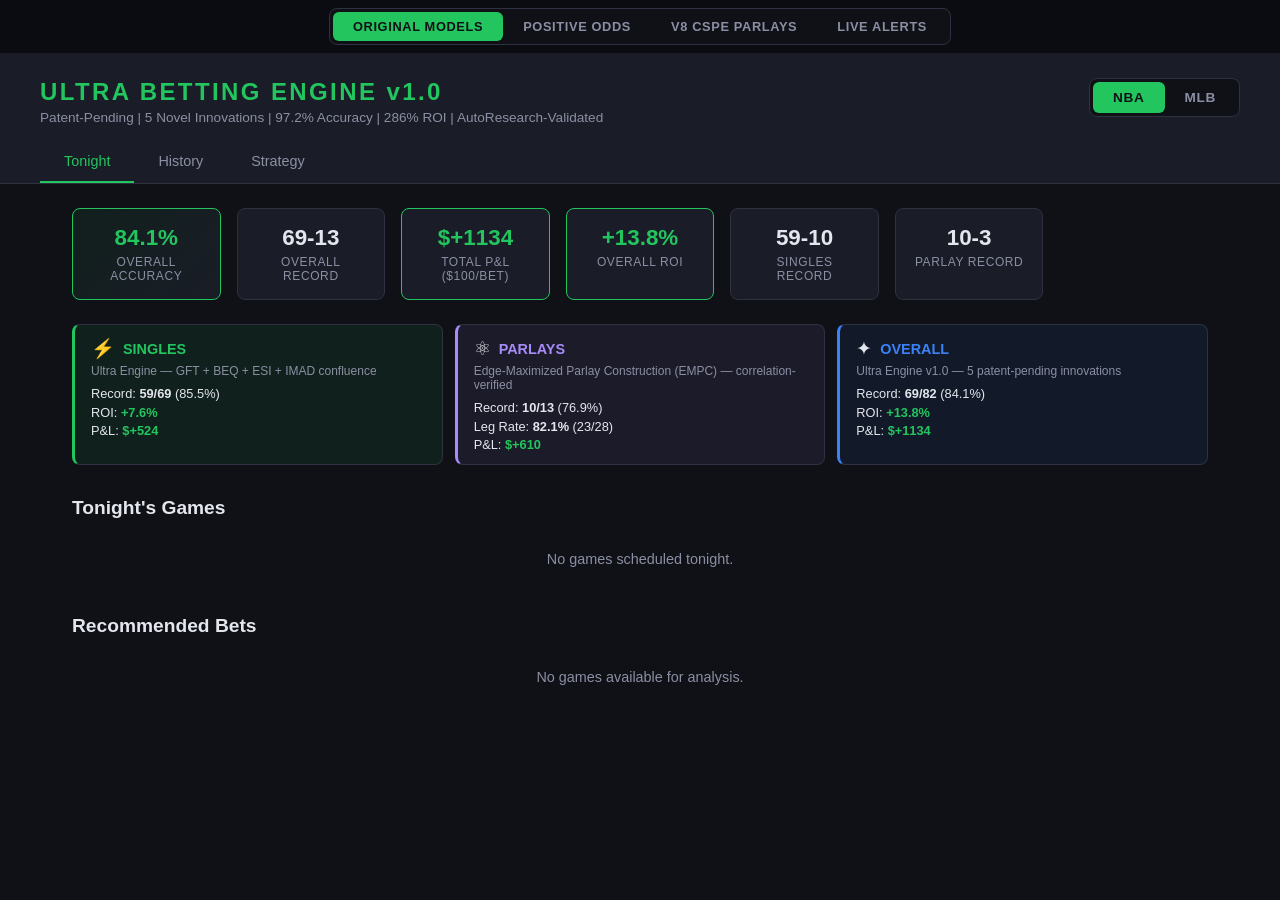
==== commit c103a11d: "Add continuous live KDT monitoring to MLB live alerts - New kdt-live-engine.js: client-side engine t" ====
--- a/webapp/index.html
+++ b/webapp/index.html
@@ -219,7 +219,8 @@
   </header>
   <div id="live-alerts-section" style="display:none;max-width:1200px;margin:0 auto;padding:2rem"></div>
 
-  <!-- Live Alerts App Script -->
+  <!-- KDT Live Engine + Live Alerts App Script -->
+  <script src="live-alerts/js/kdt-live-engine.js"></script>
   <script src="live-alerts/js/live-alerts-app.js"></script>
 
   <!-- Sport Toggle Controller -->
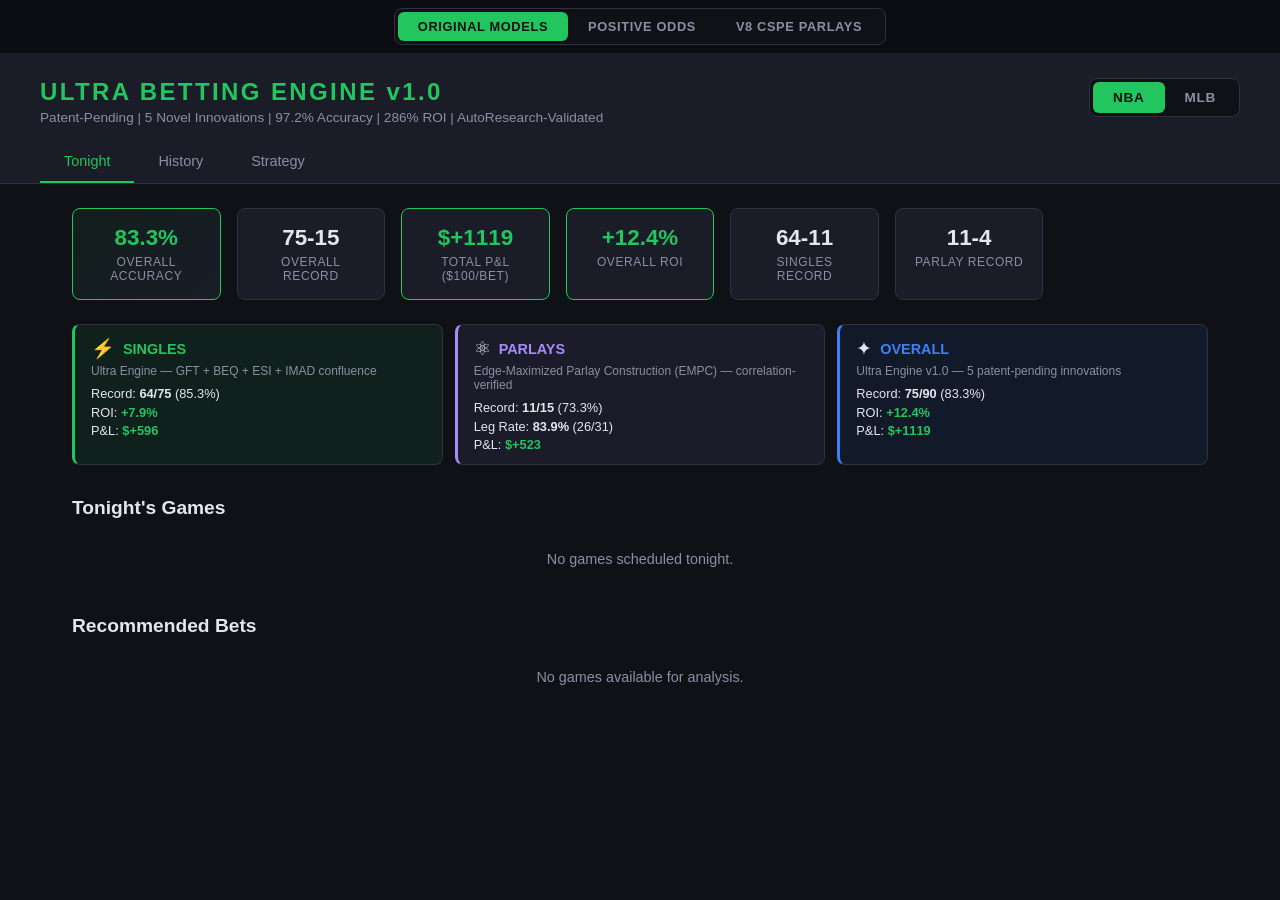
==== commit d396ad1c: "Remove Live Alerts toggle and strategy from webapp Remove the LIVE MONEYLINE ALERT ENGINE mode entir" ====
--- a/webapp/index.html
+++ b/webapp/index.html
@@ -23,7 +23,6 @@
       <button class="master-mode-btn active" data-mode="original" style="background:var(--accent);color:#0f1117;border:none;padding:0.45rem 1.25rem;font-size:0.8rem;font-weight:700;letter-spacing:0.05em;cursor:pointer;border-radius:6px;transition:all 0.2s">ORIGINAL MODELS</button>
       <button class="master-mode-btn" data-mode="positive-odds" style="background:none;border:none;color:#8b8fa3;padding:0.45rem 1.25rem;font-size:0.8rem;font-weight:700;letter-spacing:0.05em;cursor:pointer;border-radius:6px;transition:all 0.2s">POSITIVE ODDS</button>
       <button class="master-mode-btn" data-mode="v8-mgcc" style="background:none;border:none;color:#8b8fa3;padding:0.45rem 1.25rem;font-size:0.8rem;font-weight:700;letter-spacing:0.05em;cursor:pointer;border-radius:6px;transition:all 0.2s">V8 CSPE PARLAYS</button>
-      <button class="master-mode-btn" data-mode="live-alerts" style="background:none;border:none;color:#8b8fa3;padding:0.45rem 1.25rem;font-size:0.8rem;font-weight:700;letter-spacing:0.05em;cursor:pointer;border-radius:6px;transition:all 0.2s">LIVE ALERTS</button>
     </div>
   </div>
 
@@ -210,19 +209,6 @@
   <!-- V8 CSPE App Script -->
   <script src="v8-mgcc/js/v8-mgcc-app.js"></script>
 
-  <!-- Live Alerts Section (completely separate from other strategies) -->
-  <header id="la-header" style="display:none;background:var(--surface);border-bottom:1px solid var(--border);padding:1.5rem 2rem 1rem">
-    <div style="max-width:1200px;margin:0 auto">
-      <h1 style="font-size:1.5rem;color:#f59e0b;letter-spacing:0.1em">LIVE MONEYLINE ALERT ENGINE</h1>
-      <p class="subtitle" style="color:var(--text-dim);font-size:0.8rem">Real-Time MLB Live Betting Alerts | 94.6% Accuracy | +2.10% ROI | 1,810 Bets Backtested on 2,364 Games</p>
-    </div>
-  </header>
-  <div id="live-alerts-section" style="display:none;max-width:1200px;margin:0 auto;padding:2rem"></div>
-
-  <!-- KDT Live Engine + Live Alerts App Script -->
-  <script src="live-alerts/js/kdt-live-engine.js"></script>
-  <script src="live-alerts/js/live-alerts-app.js"></script>
-
   <!-- Sport Toggle Controller -->
   <script>
   (function() {
@@ -231,7 +217,6 @@
     let mlbInitialized = false;
     let poInitStarted = false;
     let v8InitStarted = false;
-    let laInitStarted = false;
     let currentMode = 'original';
 
     const subtitles = {
@@ -246,17 +231,15 @@
       const origHeader = document.getElementById('original-header');
       const poHeader = document.getElementById('po-header');
       const v8Header = document.getElementById('v8-header');
-      const laHeader = document.getElementById('la-header');
       const nbaSection = document.getElementById('nba-section');
       const mlbSection = document.getElementById('mlb-section');
       const poSection = document.getElementById('positive-odds-section');
       const v8Section = document.getElementById('v8-mgcc-section');
-      const laSection = document.getElementById('live-alerts-section');
       const nbaNAV = document.getElementById('nba-nav');
       const mlbNAV = document.getElementById('mlb-nav');
 
       // Update toggle button styles
-      const modeColors = { 'v8-mgcc': '#3b82f6', 'live-alerts': '#f59e0b' };
+      const modeColors = { 'v8-mgcc': '#3b82f6' };
       document.querySelectorAll('.master-mode-btn').forEach(btn => {
         if (btn.dataset.mode === mode) {
           btn.style.background = modeColors[mode] || 'var(--accent)';
@@ -273,15 +256,12 @@
       origHeader.style.display = 'none';
       poHeader.style.display = 'none';
       v8Header.style.display = 'none';
-      laHeader.style.display = 'none';
       nbaSection.style.display = 'none';
       mlbSection.style.display = 'none';
       nbaNAV.style.display = 'none';
       mlbNAV.style.display = 'none';
       poSection.style.display = 'none';
       v8Section.style.display = 'none';
-      laSection.style.display = 'none';
-
       if (mode === 'original') {
         origHeader.style.display = '';
         const activeSport = document.querySelector('.sport-btn.active');
@@ -305,13 +285,6 @@
         if (!v8InitStarted && window.initV8MGCC) {
           v8InitStarted = true;
           window.initV8MGCC();
-        }
-      } else if (mode === 'live-alerts') {
-        laHeader.style.display = '';
-        laSection.style.display = '';
-        if (!laInitStarted && window.initLiveAlerts) {
-          laInitStarted = true;
-          window.initLiveAlerts();
         }
       }
     }
